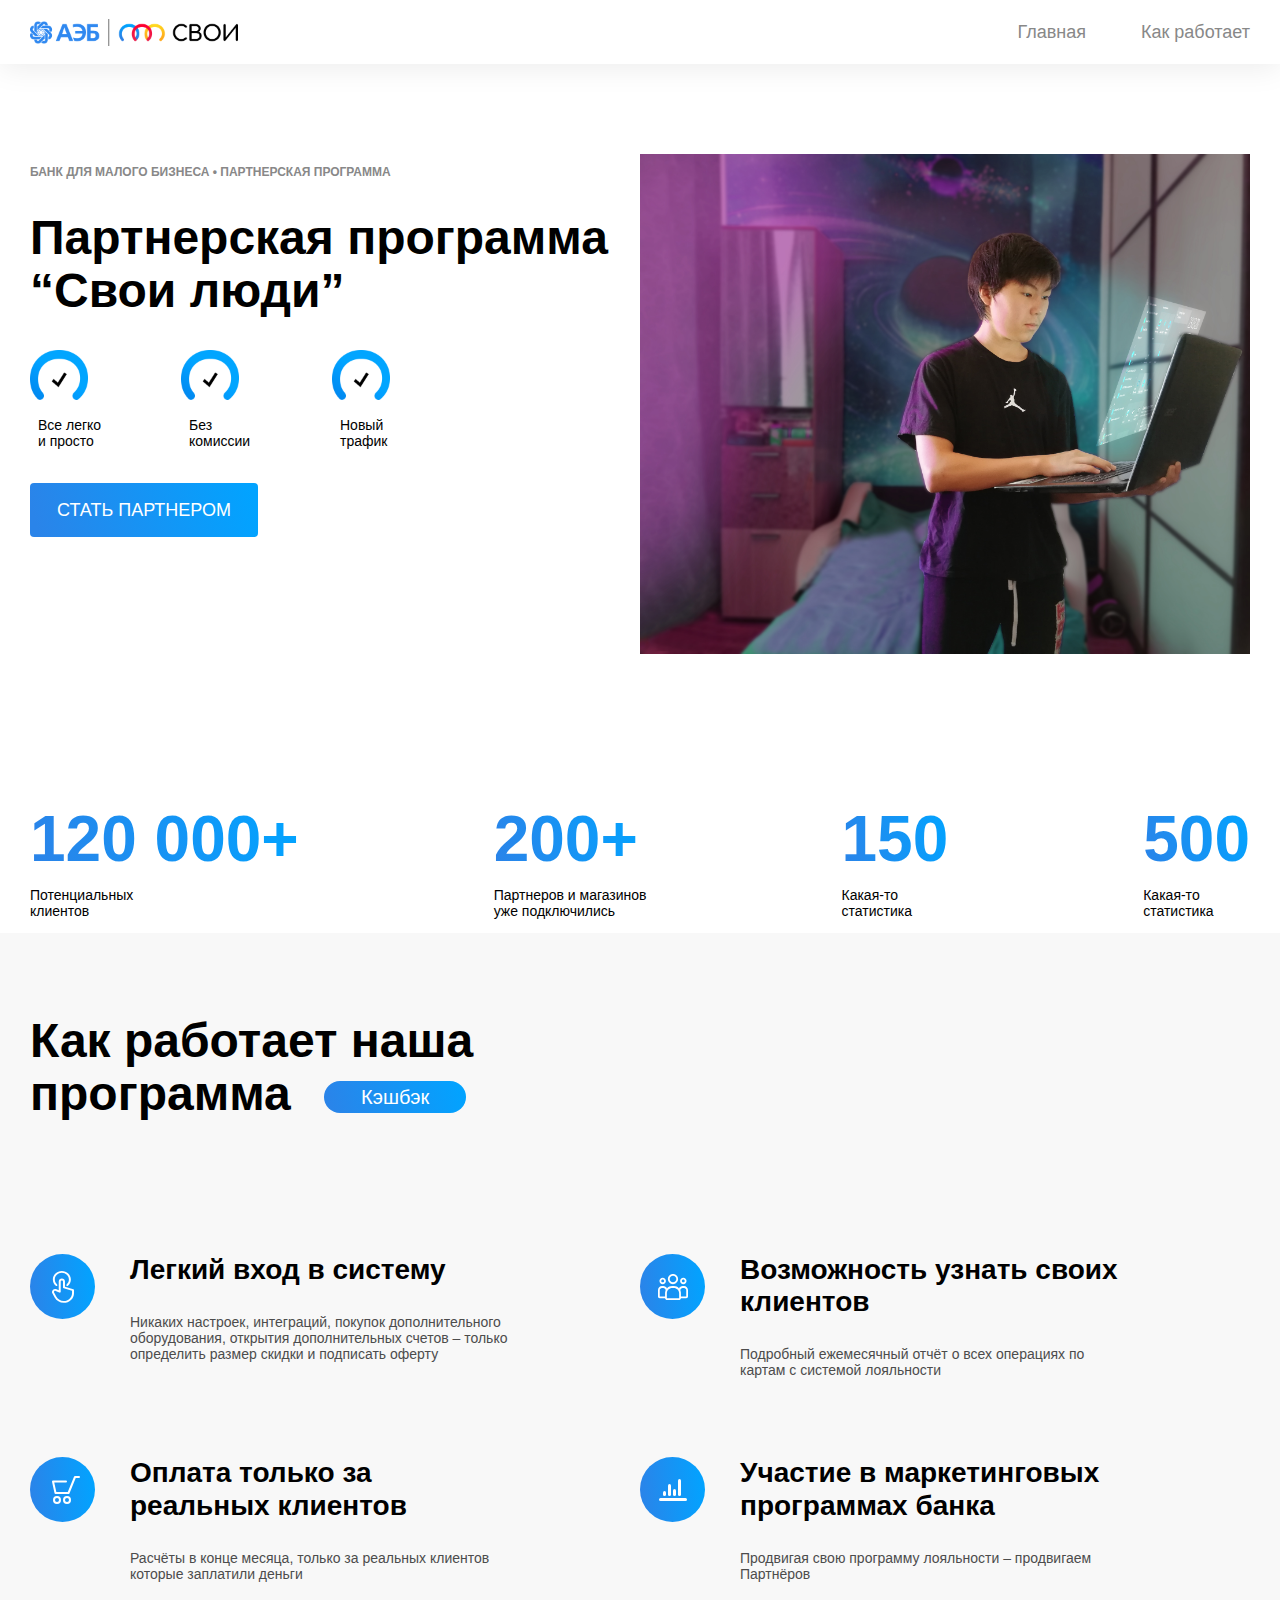
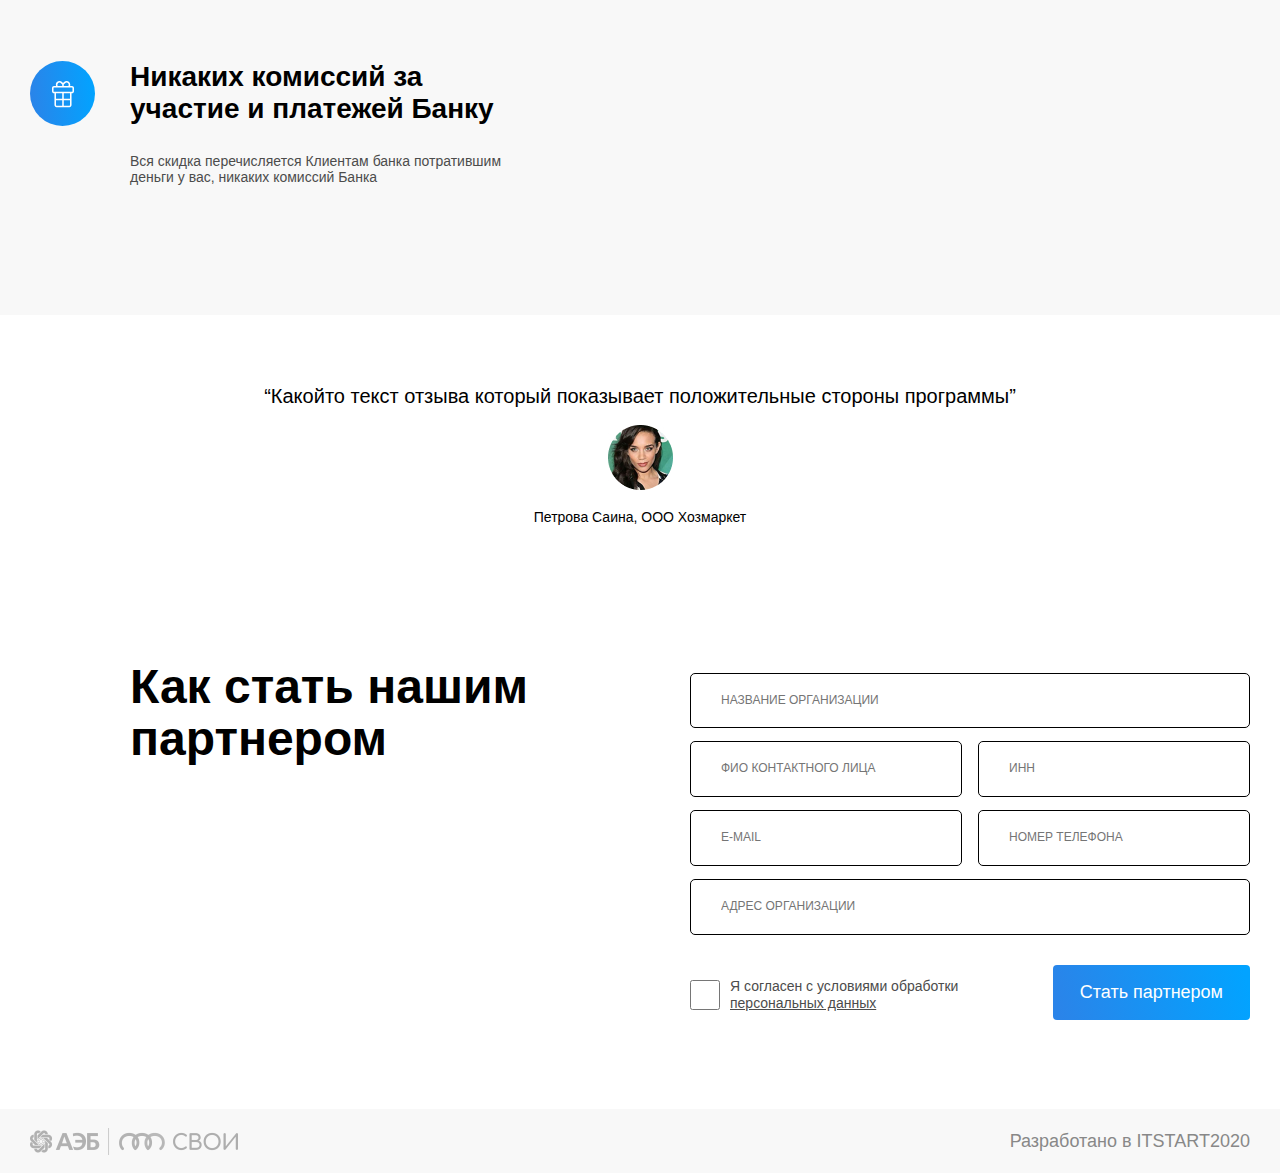
==== index.html @ cefdbf90 "Add files via upload" ====
<!DOCTYPE html>
<html lang="ru">
	<head>
		<title>АЭБ Свои - проект</title>
		<meta charset="utf-8">
		<meta name="viewport" content="width=device-width, initial-scale=0.9">
		<!-- <link href="https://fonts.googleapis.com/css2?family=Roboto&display=swap" rel="stylesheet">	 -->
		<link href="style.css" rel="stylesheet" />	
		
	</head>
	<body>
		<div class="header">
			<div class="wrapper">
				<img src="logo.png" height="27" />
				<div class="menu">
					<a href="#">Главная</a>
					<a href="#how-works">Как работает</a>
				</div>
			</div>
		</div>
		<div class="block-top">
			<div class="wrapper">
				<div class="left">
					<h3>Банк для малого бизнеса &bullet; Партнерская программа</h3>
					<h1>Партнерская программа <br />“Свои люди”</h1>
					<div class="icons">
						<div class="item">
							<img src="icon1.png" height="50" /><br />
							Все легко <br />и просто
						</div>
						<div class="item">
							<img src="icon1.png" height="50" /><br />
							Без <br />комиссии
						</div>
						<div class="item">
							<img src="icon1.png" height="50" /><br />
							Новый <br />трафик
						</div>
					</div>
					<a href="#be-partner" class="button">СТАТЬ ПАРТНЕРОМ</a>
					
				</div>
				<div class="right" style="background:url(laptev3.jpg); background-size:cover;">
					
				</div>
			</div>
		</div>
		<div class="stats">
			<div class="wrapper">
				<div class="item">
					<h1>120 000+</h1>
					<p>Потенциальных <br />клиентов</p>
				</div>
				<div class="item">
					<h1>200+</h1>
					<p>Партнеров и магазинов <br />уже подключились</p>
				</div>
				<div class="item">
					<h1>150</h1>
					<p>Какая-то <br />статистика</p>
				</div>
				<div class="item">
					<h1>500</h1>
					<p>Какая-то <br />статистика</p>
				</div>
			</div>
		</div>
		<div class="howto" id = "how-works">
			<div class="wrapper">
				<h1>Как работает наша <br />программа <span class="inline-button">Кэшбэк</span></h1>
				<div class="items">
					<div class="item">		
						<svg width="65" height="65" viewBox="0 0 65 65" fill="none" xmlns="http://www.w3.org/2000/svg">
						<circle cx="32.5" cy="32.5" r="32.5" fill="url(#paint0_linear)"/>
						<path d="M25.7678 31.8046C26.1695 32.153 26.7936 32.1277 27.1621 31.7479C27.5306 31.3681 27.5037 30.7779 27.1021 30.4294C25.652 29.1712 24.8203 27.3829 24.8203 25.523C24.8203 21.8525 27.9781 18.8663 31.8595 18.8663C35.741 18.8663 38.8987 21.8525 38.8987 25.523C38.8987 27.383 38.067 29.1713 36.6167 30.4296C36.2151 30.778 36.1882 31.3684 36.5566 31.7481C36.9235 32.1262 37.5475 32.1549 37.9509 31.8049C39.8075 30.1942 40.8724 27.9045 40.8724 25.5231C40.8724 20.8234 36.8292 17 31.8595 17C26.8898 17 22.8467 20.8234 22.8467 25.5231C22.8467 27.9044 23.9114 30.194 25.7678 31.8046Z" fill="white"/>
						<path d="M43.3178 35.288L34.9819 32.7301V27.5419C34.9819 25.9142 33.5815 24.5898 31.8602 24.5898C30.1389 24.5898 28.7384 25.9142 28.7384 27.5419V36.2599L26.5067 35.2602C25.1756 34.664 23.5561 35.0314 22.656 36.1338C21.9126 37.0443 21.7902 38.2944 22.3443 39.3186L24.651 43.5818C26.4007 46.8156 29.919 48.8527 33.7637 48.8527C39.408 48.8527 44 44.5102 44 39.1725V36.1756C44.0001 35.7712 43.7246 35.4128 43.3178 35.288ZM42.0265 39.1725C42.0265 43.4811 38.3198 46.9863 33.7637 46.9863C30.6465 46.9863 27.8279 45.356 26.4079 42.7317L24.1012 38.4684C23.8935 38.0845 23.9394 37.6158 24.2181 37.2744C24.5556 36.8611 25.1628 36.7234 25.6617 36.947L29.3028 38.5779C29.6085 38.7149 29.9671 38.6942 30.2529 38.5231C30.5388 38.352 30.7121 38.0545 30.7121 37.7346V27.5419C30.7121 26.9433 31.2271 26.4562 31.8602 26.4562C32.4932 26.4562 33.0083 26.9433 33.0083 27.5419V33.4084C33.0083 33.8128 33.2837 34.1712 33.6906 34.2961L42.0265 36.8539V39.1725Z" fill="white"/>
						<defs>
						<linearGradient id="paint0_linear" x1="62.8139" y1="5.41665" x2="-1.3172" y2="10.0124" gradientUnits="userSpaceOnUse">
						<stop stop-color="#02A3FF"/>
						<stop offset="1" stop-color="#2A84E9"/>
						</linearGradient>
						</defs>
						</svg>
						
						<h3>Легкий вход в систему</h3>
						<p>Никаких настроек, интеграций, покупок дополнительного оборудования, открытия дополнительных счетов – только определить размер скидки и подписать оферту</p>
					</div>
					<div class="item">
						<svg width="65" height="65" viewBox="0 0 65 65" fill="none" xmlns="http://www.w3.org/2000/svg">
						<circle cx="32.5" cy="32.5" r="32.5" fill="url(#paint0_linear)"/>
						<g clip-path="url(#clip0)">
						<path d="M33 30.1289C35.8109 30.1289 38.0977 27.8421 38.0977 25.0312C38.0977 22.2204 35.8109 19.9336 33 19.9336C30.1891 19.9336 27.9023 22.2204 27.9023 25.0312C27.9023 27.8421 30.1891 30.1289 33 30.1289ZM33 21.6914C34.8416 21.6914 36.3398 23.1896 36.3398 25.0312C36.3398 26.8729 34.8416 28.3711 33 28.3711C31.1584 28.3711 29.6602 26.8729 29.6602 25.0312C29.6602 23.1896 31.1584 21.6914 33 21.6914Z" fill="white"/>
						<path d="M43.3125 30.1289C45.0895 30.1289 46.5352 28.6832 46.5352 26.9062C46.5352 25.1293 45.0895 23.6836 43.3125 23.6836C41.5355 23.6836 40.0898 25.1293 40.0898 26.9062C40.0898 28.6832 41.5355 30.1289 43.3125 30.1289ZM43.3125 25.4414C44.1202 25.4414 44.7773 26.0985 44.7773 26.9062C44.7773 27.714 44.1202 28.3711 43.3125 28.3711C42.5048 28.3711 41.8477 27.714 41.8477 26.9062C41.8477 26.0985 42.5048 25.4414 43.3125 25.4414Z" fill="white"/>
						<path d="M44.0215 32.1211H42.6621C41.0602 32.1211 39.6774 33.0675 39.0473 34.4269C37.75 33.0107 35.8865 32.1211 33.8191 32.1211H32.181C30.1136 32.1211 28.2501 33.0107 26.9528 34.4269C26.3226 33.0675 24.9398 32.1211 23.3379 32.1211H21.9785C19.7848 32.1211 18 33.8951 18 36.0756V42.4746C18 43.4213 18.7731 44.1914 19.7234 44.1914H25.098C25.1881 45.2402 26.0701 46.0664 27.1419 46.0664H38.8581C39.9299 46.0664 40.8119 45.2402 40.9021 44.1914H46.2153C47.1994 44.1914 48.0001 43.3939 48.0001 42.4137V36.0756C48 33.8951 46.2152 32.1211 44.0215 32.1211ZM19.7578 36.0756C19.7578 34.8643 20.754 33.8789 21.9785 33.8789H23.3379C24.5624 33.8789 25.5586 34.8643 25.5586 36.0756V36.6774C24.9676 38.2163 25.0898 39.1386 25.0898 42.4336H19.7578V36.0756ZM39.1523 44.0144C39.1523 44.1766 39.0204 44.3086 38.8581 44.3086H27.1419C26.9796 44.3086 26.8477 44.1766 26.8477 44.0144V39.2122C26.8477 36.2714 29.2402 33.8789 32.1809 33.8789H33.819C36.7598 33.8789 39.1523 36.2714 39.1523 39.2122V44.0144ZM46.2422 42.4137C46.2422 42.444 46.5698 42.4336 40.9102 42.4336C40.9102 39.1142 41.0315 38.2138 40.4414 36.6774V36.0756C40.4414 34.8643 41.4376 33.8789 42.6621 33.8789H44.0215C45.246 33.8789 46.2422 34.8643 46.2422 36.0756V42.4137Z" fill="white"/>
						<path d="M22.6875 30.1289C24.4645 30.1289 25.9102 28.6832 25.9102 26.9062C25.9102 25.1293 24.4645 23.6836 22.6875 23.6836C20.9105 23.6836 19.4648 25.1293 19.4648 26.9062C19.4648 28.6832 20.9105 30.1289 22.6875 30.1289ZM22.6875 25.4414C23.4952 25.4414 24.1523 26.0985 24.1523 26.9062C24.1523 27.714 23.4952 28.3711 22.6875 28.3711C21.8798 28.3711 21.2227 27.714 21.2227 26.9062C21.2227 26.0985 21.8798 25.4414 22.6875 25.4414Z" fill="white"/>
						</g>
						<defs>
						<linearGradient id="paint0_linear" x1="62.8139" y1="5.41665" x2="-1.3172" y2="10.0124" gradientUnits="userSpaceOnUse">
						<stop stop-color="#02A3FF"/>
						<stop offset="1" stop-color="#2A84E9"/>
						</linearGradient>
						<clipPath id="clip0">
						<rect width="30" height="30" fill="white" transform="translate(18 18)"/>
						</clipPath>
						</defs>
						</svg>

						<h3>Возможность узнать своих клиентов</h3>
						<p>Подробный ежемесячный отчёт о всех операциях по картам с системой лояльности</p>
					</div>
					<div class="item">
						<svg width="65" height="65" viewBox="0 0 65 65" fill="none" xmlns="http://www.w3.org/2000/svg">
						<circle cx="32.5" cy="32.5" r="32.5" fill="url(#paint0_linear)"/>
						<path d="M36 24.5H23L25.5 36H38.5L45 20H49" stroke="white" stroke-width="2" stroke-linecap="round" stroke-linejoin="round"/>
						<circle cx="27" cy="43" r="3" stroke="white" stroke-width="2"/>
						<circle cx="37" cy="43" r="3" stroke="white" stroke-width="2"/>
						<defs>
						<linearGradient id="paint0_linear" x1="62.8139" y1="5.41665" x2="-1.3172" y2="10.0124" gradientUnits="userSpaceOnUse">
						<stop stop-color="#02A3FF"/>
						<stop offset="1" stop-color="#2A84E9"/>
						</linearGradient>
						</defs>
						</svg>

						<h3>Оплата только за реальных клиентов</h3>
						<p>Расчёты в конце месяца, только за реальных клиентов которые заплатили деньги</p>
					</div>
					<div class="item">
						<svg width="65" height="65" viewBox="0 0 65 65" fill="none" xmlns="http://www.w3.org/2000/svg">
						<circle cx="32.5" cy="32.5" r="32.5" fill="url(#paint0_linear)"/>
						<line x1="20.5" y1="42.5" x2="45.5" y2="42.5" stroke="white" stroke-width="3" stroke-linecap="round"/>
						<line x1="24.5" y1="37.5" x2="24.5" y2="35.5" stroke="white" stroke-width="3" stroke-linecap="round"/>
						<line x1="39.5" y1="37.5" x2="39.5" y2="23.5" stroke="white" stroke-width="3" stroke-linecap="round"/>
						<line x1="34.5" y1="37.5" x2="34.5" y2="33.5" stroke="white" stroke-width="3" stroke-linecap="round"/>
						<line x1="29.5" y1="37.5" x2="29.5" y2="28.5" stroke="white" stroke-width="3" stroke-linecap="round"/>
						<defs>
						<linearGradient id="paint0_linear" x1="62.8139" y1="5.41665" x2="-1.3172" y2="10.0124" gradientUnits="userSpaceOnUse">
						<stop stop-color="#02A3FF"/>
						<stop offset="1" stop-color="#2A84E9"/>
						</linearGradient>
						</defs>
						</svg>

						<h3>Участие в маркетинговых программах банка</h3>
						<p>Продвигая свою программу лояльности – продвигаем Партнёров</p>
					</div>
					<div class="item">
						<svg width="65" height="65" viewBox="0 0 65 65" fill="none" xmlns="http://www.w3.org/2000/svg">
						<circle cx="32.5" cy="32.5" r="32.5" fill="url(#paint0_linear)"/>
						<path d="M42.009 24.9636H40.0234C40.1806 24.5437 40.2651 24.0924 40.2651 23.6334C40.2651 20.3843 36.3314 18.7972 34.0621 21.0664L33.024 22.1111C32.0159 21.0049 32.0878 21.0833 32.0692 21.0647C30.6497 19.6452 28.3515 19.645 26.9318 21.0647C25.879 22.1175 25.6167 23.666 26.1023 24.9636H23.991C22.8931 24.9636 22 25.8989 22 27.0487V30.1435C22 31.2933 22.8931 32.2286 23.991 32.2286H24.4558V44.1135C24.4558 45.2618 25.39 46.196 26.5382 46.196H39.4618C40.61 46.196 41.5442 45.2618 41.5442 44.1135V32.2287H42.009C43.1069 32.2287 44 31.2934 44 30.1436V27.0488C44 25.899 43.1069 24.9636 42.009 24.9636ZM35.1492 22.15C35.969 21.3302 37.296 21.3301 38.1159 22.15C38.9017 22.9358 38.9039 24.149 38.292 24.9636H33.7674V23.5406L35.1492 22.15ZM28.0171 22.1501C28.8244 21.3428 30.1436 21.3225 30.9722 22.1385L32.2326 23.5214V24.9637H27.8391C27.2048 24.1347 27.2638 22.9033 28.0171 22.1501ZM25.9907 32.2287H32.2326V37.6519H25.9907V32.2287ZM25.9907 44.1136V39.1868H32.2326V44.6612H26.5382C26.2363 44.6612 25.9907 44.4156 25.9907 44.1136ZM39.4618 44.6612H33.7674V39.1868H40.0093V44.1136C40.0093 44.4156 39.7637 44.6612 39.4618 44.6612ZM40.0093 37.6519H33.7674V32.2287H40.0093V37.6519ZM42.4651 30.1436C42.4651 30.447 42.2605 30.6938 42.009 30.6938C41.2762 30.6938 24.5443 30.6938 23.991 30.6938C23.7395 30.6938 23.5349 30.447 23.5349 30.1436V27.0488C23.5349 26.7454 23.7395 26.4985 23.991 26.4985H42.009C42.2605 26.4985 42.4651 26.7454 42.4651 27.0488V30.1436Z" fill="white"/>
						<defs>
						<linearGradient id="paint0_linear" x1="62.8139" y1="5.41665" x2="-1.3172" y2="10.0124" gradientUnits="userSpaceOnUse">
						<stop stop-color="#02A3FF"/>
						<stop offset="1" stop-color="#2A84E9"/>
						</linearGradient>
						</defs>
						</svg>

						<h3>Никаких комиссий за участие и платежей Банку</h3>
						<p>Вся скидка перечисляется Клиентам банка потратившим деньги у вас, никаких комиссий Банка</p>
					</div>
				</div>
			</div>
		</div>
		
		<div class="mnenia">
			<div class="wrapper">
				<article>“Какойто текст отзыва который показывает положительные стороны программы”</article>
				<img src="person1.jpg" height="65" /><br />
				<p>Петрова Саина, ООО Хозмаркет</p>
			</div>
		</div>
		
		<div class="feedback" id = "be-partner">
			<div class="wrapper">
				<div class="left">
					<h1>Как стать нашим партнером</h1>	
				</div>
				<div class="right">
					<form name="rightform" method="get" action="">
						<input type="text" name="val1" placeholder="Название организации" class="big" />
						<input type="text" name="val2" placeholder="Фио контактного лица" />
						<input type="text" name="val3" placeholder="ИНН" pattern="[0-9]{12}" />
						<input type="email" name="val4" placeholder="E-mail" />
						<input type="tel" name="val5" placeholder="Номер телефона" pattern="[0-9]{6,11}" />
						<input type="text" name="val6" placeholder="Адрес организации" class="big" />
						<label class="checkbox"><input type="checkbox" placeholder="val7" id="val7"/><span>Я согласен с условиями обработки <a href="#" onclick="openModal()">персональных данных</a><span></label>
						<input type="submit" value="Стать партнером" class="button" />
					</form>
				</div>
			</div>
		</div>
		
		
		
		<div class="footer">
			<div class="wrapper">
				<img src="logo2.png" height="27" />
				<p>Разработано в ITSTART2020</p>
			</div>
		</div>
		
		
		<div id="modalWindow" style="display:none;" onclick="closeModal()">
			<div class="item">
				<h1>GitHub Terms of Service</h1>
				<p>Thank you for using GitHub! We're happy you're here. Please read this Terms of Service agreement carefully before accessing or using GitHub. Because it is such an important contract between us and our users, we have tried to make it as clear as possible. For your convenience, we have presented these terms in a short non-binding summary followed by the full legal terms.</p>
				<p>Short version: We use these basic terms throughout the agreement, and they have specific meanings. You should know what we mean when we use each of the terms. There's not going to be a test on it, but it's still useful information.</p>
			</div>
		</div>

		<script type="text/javascript">
			
			function openModal() {
				var elem = document.getElementById('modalWindow');
				elem.style.display = 'block';
			}
			function closeModal() {
				var elem = document.getElementById('modalWindow');
				elem.style.display = 'none';
			}
		</script>
	</body>
</html>
---- style.css ----
/*! normalize.css v8.0.1 | MIT License | github.com/necolas/normalize.css */html{line-height:1.15;-webkit-text-size-adjust:100%}body{margin:0}main{display:block}h1{font-size:2em;margin:.67em 0}hr{box-sizing:content-box;height:0;overflow:visible}pre{font-family:monospace,monospace;font-size:1em}a{background-color:transparent}abbr[title]{border-bottom:none;text-decoration:underline;text-decoration:underline dotted}b,strong{font-weight:bolder}code,kbd,samp{font-family:monospace,monospace;font-size:1em}small{font-size:80%}sub,sup{font-size:75%;line-height:0;position:relative;vertical-align:baseline}sub{bottom:-.25em}sup{top:-.5em}img{border-style:none}button,input,optgroup,select,textarea{font-family:inherit;font-size:100%;line-height:1.15;margin:0}button,input{overflow:visible}button,select{text-transform:none}[type=button],[type=reset],[type=submit],button{-webkit-appearance:button}[type=button]::-moz-focus-inner,[type=reset]::-moz-focus-inner,[type=submit]::-moz-focus-inner,button::-moz-focus-inner{border-style:none;padding:0}[type=button]:-moz-focusring,[type=reset]:-moz-focusring,[type=submit]:-moz-focusring,button:-moz-focusring{outline:1px dotted ButtonText}fieldset{padding:.35em .75em .625em}legend{box-sizing:border-box;color:inherit;display:table;max-width:100%;padding:0;white-space:normal}progress{vertical-align:baseline}textarea{overflow:auto}[type=checkbox],[type=radio]{box-sizing:border-box;padding:0}[type=number]::-webkit-inner-spin-button,[type=number]::-webkit-outer-spin-button{height:auto}[type=search]{-webkit-appearance:textfield;outline-offset:-2px}[type=search]::-webkit-search-decoration{-webkit-appearance:none}::-webkit-file-upload-button{-webkit-appearance:button;font:inherit}details{display:block}summary{display:list-item}template{display:none}[hidden]{display:none}

body {
	color:#4C4C4C;
	font-family:Roboto, Arial, sans-serif;
	position:relative;
}

html{
	scroll-behavior: smooth;
}

button, .button {
	background: linear-gradient(255.09deg, #02A3FF 3.7%, #2A84E9 96.23%);
	border:0;
	border-radius: 4px;
	padding: 17px 27px;
	margin-bottom:20px;
	color:#fff;
	white-space:nowrap;
	font-size: 18px;
	text-decoration:none;
}
button:hover, .button:hover {
	cursor:pointer;
	background: linear-gradient(255.09deg, #06D6A0 3.7%, #05BC8C 96.23%);
}
h1 {
	font-size: 48px;
	line-height: 110%;
	color: #000000;
}

.inline-button {
	font-size: 20px;
	padding:5px 37px;
	background: linear-gradient(254.31deg, #02A3FF 3.7%, #2A84E9 96.23%);
	border-radius: 160px;
	color: #FFFFFF;
	font-weight:normal;
	vertical-align: middle;
	margin-left: 20px;
}



.wrapper {
	max-width:1280px;
	margin:0 auto;
}

.header, .block-top, .footer, .stats, .howto, .feedback, .mnenia {
	padding:0 30px;
}

.header {
	height:64px;
	line-height:64px;
	box-shadow:0 4px 30px rgba(0, 0, 0, 0.08);
}
.header img {vertical-align:middle;}

.header .menu {
	float:right;
	font-size: 18px;
}
.header .menu a {
	text-decoration: none;
	margin-left:50px;
	color: #888888;	
}

@media screen and (max-width: 800px) {
	.header, .block-top, .footer, .stats, .howto, .feedback, .mnenia {
		padding:0 40px;
	}
}

@media screen and (max-width: 800px) {
		.header {
			line-height:35px;
			height: 35px;
		} 
		.header img {
			height: 13px;
		}
		.header .menu a{
			font-size: 11px;
			margin-left: 20px;
		}
	}



.block-top {
	margin-top:90px;
}
	.block-top .wrapper {
		display:flex;
		justify-content:center;
		width:100%;
	}
	.block-top .left {
		width:50%;
	}
	.block-top .right {
		width:50%; height:500px;
	}
	
	.block-top h3 {
		font-size:12px;
		text-transform:uppercase;
		color: #888888;
	}
	
	.block-top .icons {height:150px;}
	
	.block-top .icons .item {
		width:100px;
		float:left;
		margin-right:43px;
		margin-left:8px;
		color:#000000;
		font-size: 14px;
		line-height: 110%;
	}
	.block-top .icons .item:last-child {
		margin-right:0;
	}
	.block-top .icons .item img {
		margin-bottom:15px;
		margin-left:-8px;
	}
	
	
@media screen and (max-width: 800px) {
	.block-top h3 {
		font-size:7px;
		text-transform:uppercase;
		color: #888888;
	}
	.block-top h1 {
		margin-top: 8px;
		font-size:24px;
		margin-bottom: 20px;
	}
	.block-top{
		margin-top: 25px;
	}

	.block-top .icons{
		height: 105px;
	}

	.block-top .icons .item {
		font-size: 10px;
		margin-right:0px;
		width: 85px;
		margin-left:4px;
	}
	.block-top .icons .item img {
		height: 30px;
		margin-left: 0px;
		margin-bottom: 10px;
	}
	.block-top .left .button{
		margin-top: 20px;
		padding: 10px 16px;
		font-size: 10px;
	}
}

	
.stats {
	margin-top:150px;
}
	.stats .wrapper {
		display: flex;
		flex-wrap: wrap;
		justify-content:space-between;
	}
	.stats h1 {
		font-size: 64px;
		line-height: 110%;
		font-weight: 600;
		margin:0;
		
		color:#02A3FF;
		background-color:#02A3FF;
		background-image: linear-gradient(253.2deg, #02A3FF 3.7%, #2A84E9 96.23%);
		background-size: 100%;
		background-repeat: repeat;
		-webkit-background-clip: text;
		-webkit-text-fill-color: transparent; 
	}
	.stats p {
		color: #000000;
		font-size: 14px;
		line-height: 110%;
	}
	
	@media screen and (max-width: 900px) {
		.stats h1 {
			font-size: 45px;
		}
	}
	@media screen and (max-width: 800px) {
		.stats {
			margin-top: 70px;
		}
		.stats h1 {
			font-size: 36px;
		}
		.stats .item:nth-child(odd) {
			width:65%;
		}
		.stats .item:nth-child(even) {
			width:35%;
		}
		.stats .item p {
			font-size: 9px;
			margin-top: 8px;
		}
		.stats .item {margin-bottom:35px;}
	}
	
	
.howto {
	background-color:#F8F8F8;	
}
	.howto .wrapper {
		padding-top:50px;
		padding-bottom:50px;
	}
	.howto .items {
		display:flex;
		flex-wrap: wrap;
		margin-top:130px;
	}
	
	.howto .items .item {
		width:50%;
		position:relative;
		margin-bottom:65px;
	}
	
	
	.howto .items .item img, .howto .items .item svg {
			position:absolute;
			left:0; top:0;
			width:65px;
		}
		.howto .items .item h3,
		.howto .items .item p {
			margin-left:100px;
			margin-right:130px;
			margin-top:0;
		}
		.howto .items .item h3 {
			font-weight: bold;
			font-size: 28px;
			color:#000;
		}
		.howto .items .item p {
			font-size:14px;
		}

	@media screen and (max-width: 800px) {
		.howto .wrapper {
			padding: 20px 0;
		}
		.howto .wrapper h1 {
			font-size: 26px;
		}
		.howto .items {
			margin-top: 40px;
			display:block;
		} 
		.howto .items .item {
			width:100%;
			margin-bottom: 45px;
		}
		.inline-button{
			margin-left: 8px;
			font-size: 13px;
			padding: 4px 20px;
		}
		.howto .items .item img, .howto .items .item svg {
			position:absolute;
			left:0; top:0;
			width:40px;
			height:40px;
		}
		.howto .items .item h3,
		.howto .items .item p {
			margin-left:60px;
			margin-right:75px;
			margin-top:0;
			margin-bottom:10px;
		}
		.howto .items .item h3 {
			font-weight: bold;
			font-size: 18px;
			color:#000;
		}
		.howto .items .item p {
			font-size:10px;
		}
	}

.feedback {}

	.feedback .wrapper {
		display:flex;
		justify-content:center;
		width:100%;
	}
	.feedback .left {
		width:50%; padding-left:100px;
	}
		.feedback .left h1 {
			margin-top:52px;
		}
	.feedback .right {
		width:50%; height:500px;
	}
	
	.feedback form {
		margin-top:64px; 
		flex-wrap: wrap;
		justify-content: space-between;
		display: flex;
		width: 100%;
	}
		.feedback input:not(.button) {
			border: 1px solid #000000;
			border-radius: 5px;		
			font-size: 12px;
			color: #888888;
			padding:20px 30px;
			text-transform:uppercase;
			margin-bottom:13px;
			width:calc(50% - 70px);
		}
		.feedback input:hover:not(.button) {
			border: 1px solid #02A3FF;
		}
		.feedback input:focus:not(.button) {
			border: 1px solid #02A3FF;
			outline: #02A3FF auto 1px;
		}
		
		.feedback input.big {width:100%;}

		.feedback .checkbox {
			width:50%;
			margin-left:40px;
			font-size: 14px;
			line-height: 110%;
		}
			.feedback .checkbox input {
				padding-left:0;
				margin-right:10px;
				margin-left:-40px;
				margin-top:2px;
				width:30px; height:30px;
				vertical-align:top;
			}
			.feedback .checkbox span {
				line-height:1.2;
				display:inline-block
			}
			.feedback .checkbox a {
				color:inherit;
			}
			.feedback .checkbox { 
				margin-top:30px;
			}
			.feedback .button {
				margin-top:17px;
			}

	@media screen and (max-width: 800px) {
		.feedback .wrapper {
			display:block;
		}
		.feedback .left {
			width:100%;
			padding-left:0;
		} 
		.feedback .right {
			width:100%;
		}
		.feedback .left h1 {
			margin-top: 0;
			font-size: 32px;
			margin-right: 40%;
			margin-bottom: 0px;
		}
		.feedback form {
			margin-top:32px; 
			flex-wrap: wrap;
			justify-content: space-between;
			display: flex;
			width: 100%;
		}
		.feedback input:not(.button){
			padding: 12px 30px;
			font-size: 9px;
		}
		.feedback .checkbox {
			margin-top: 10px;
			width:50%;
			margin-left:40px;
			font-size: 8px;
			line-height: 110%;
		}
		.feedback .checkbox input {
			width: 18px; height: 18px;
			margin-top: 0px;
		}
		.feedback .right {
			height: 300px;
		}
		.feedback .right .button{
			margin-top: 8px;
			padding: 10px 16px;
			font-size: 10px;
		}
	}

.mnenia {
	text-align:center;
	color:#000000;
	font-size: 20px;
}
.mnenia .wrapper {
	padding-top:70px;
	padding-bottom:70px;
}
	.mnenia img {margin-top:17px;}
	.mnenia p {
		font-size: 14px;
	}
	@media screen and (max-width: 800px) {
		.mnenia p{
			font-size: 10px;
		}
		.mnenia{
			margin: 0 50px;
			font-size: 15px;
		}
		.mnenia img{
			height: 45px;
		}
	}


.footer {
	height:64px;
	line-height:64px;
	background: #F8F8F8;
}
		.footer img {vertical-align:middle;}

		.footer p {
			float: right;
			font-size: 18px;
			color: #888888;
			margin:0;
		}

@media screen and (max-width: 800px) {
		.footer {
			line-height:35px;
			height: 35px;
		} 
		.footer img {
			height: 13px;
		}
		.footer p{
			font-size: 8px;
			margin-top: 2px;
		}
	}




#modalWindow {
	position:fixed;
	top:10%; left:10%;
	width:80%; height:80%;
		
	background:white;
	box-shadow: 0 0 30px rgba(0,0,0,0.5);
	z-index:9999;
	line-height:1.3;
}
#modalWindow:hover {
	cursor:pointer;
}
#modalWindow .item {
	padding:30px;
}

@media screen and (max-width: 800px) {
	.block-top .left {
		width:100%;
	}
	.block-top .right {
		display:none;
	}
	#modalWindow h1{
		font-size: 25px;
	}
	#modalWindow p{
		font-size: 12px;
	}
}
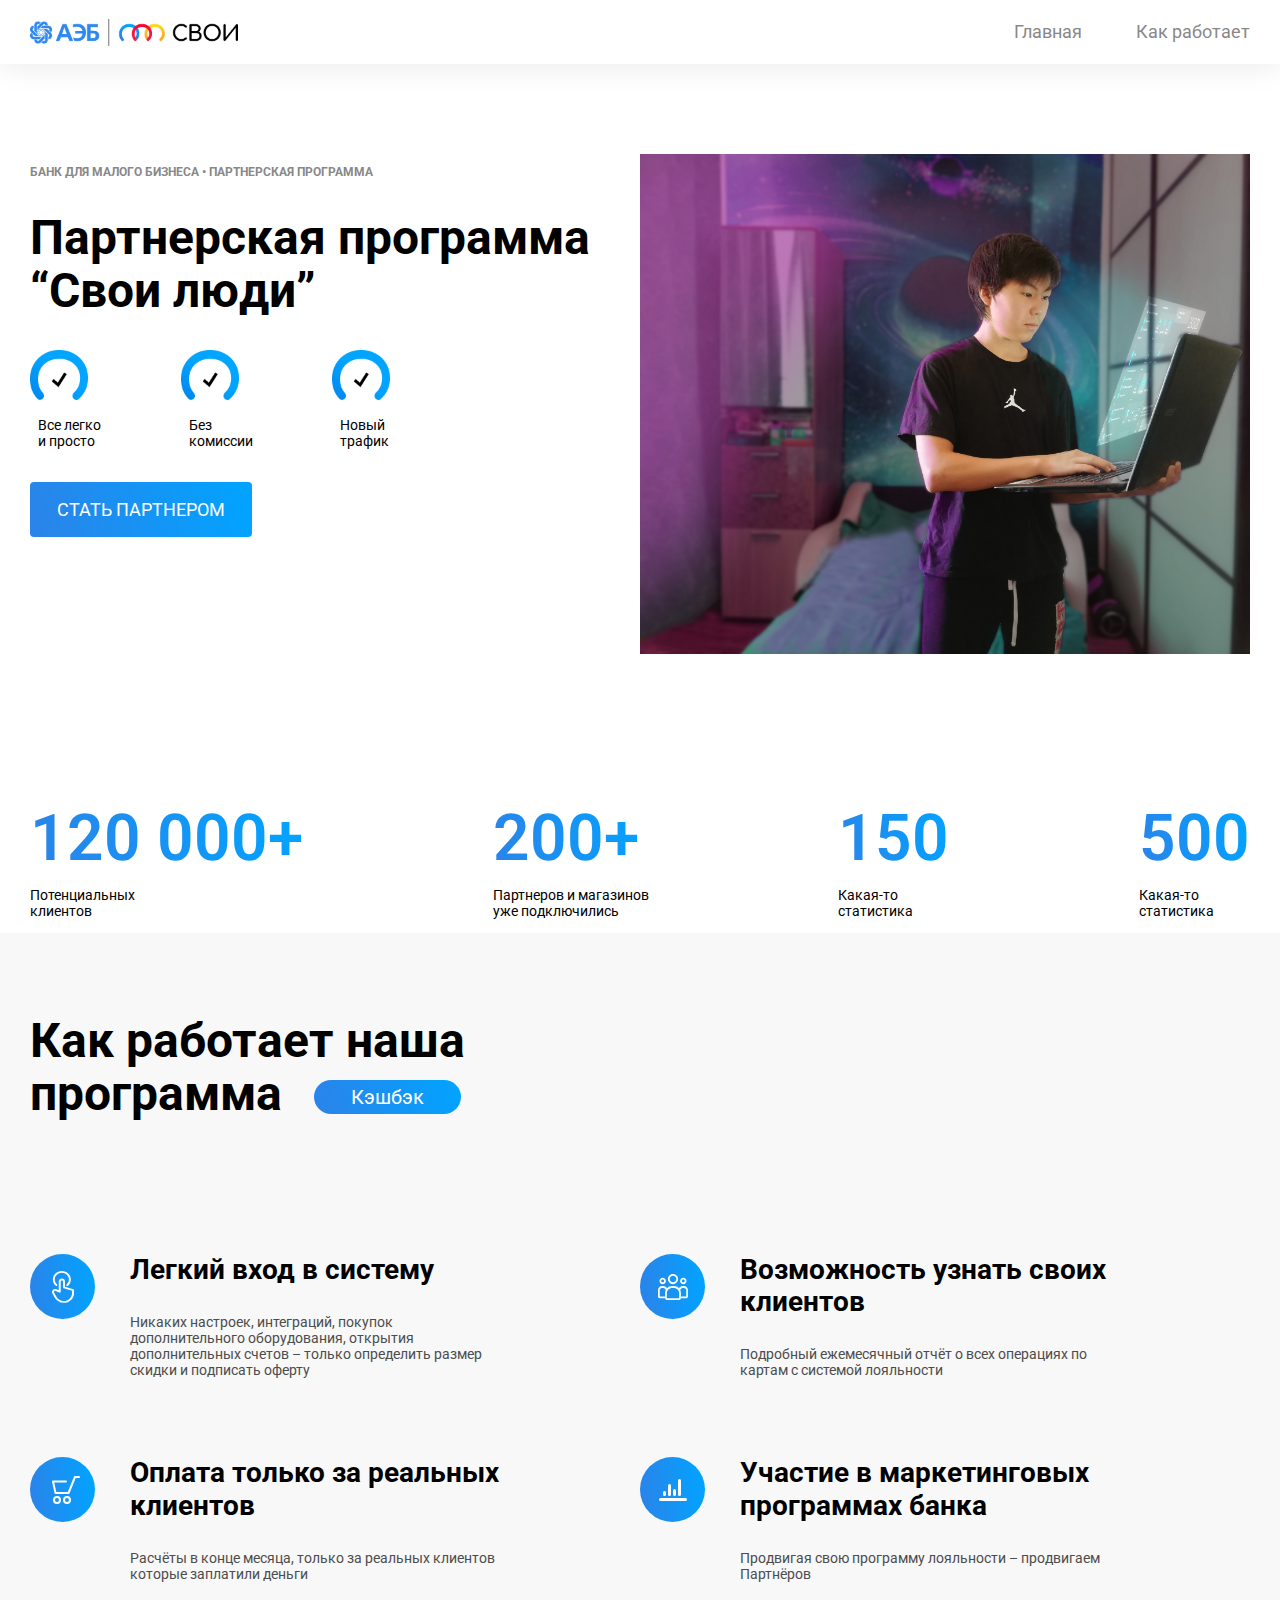
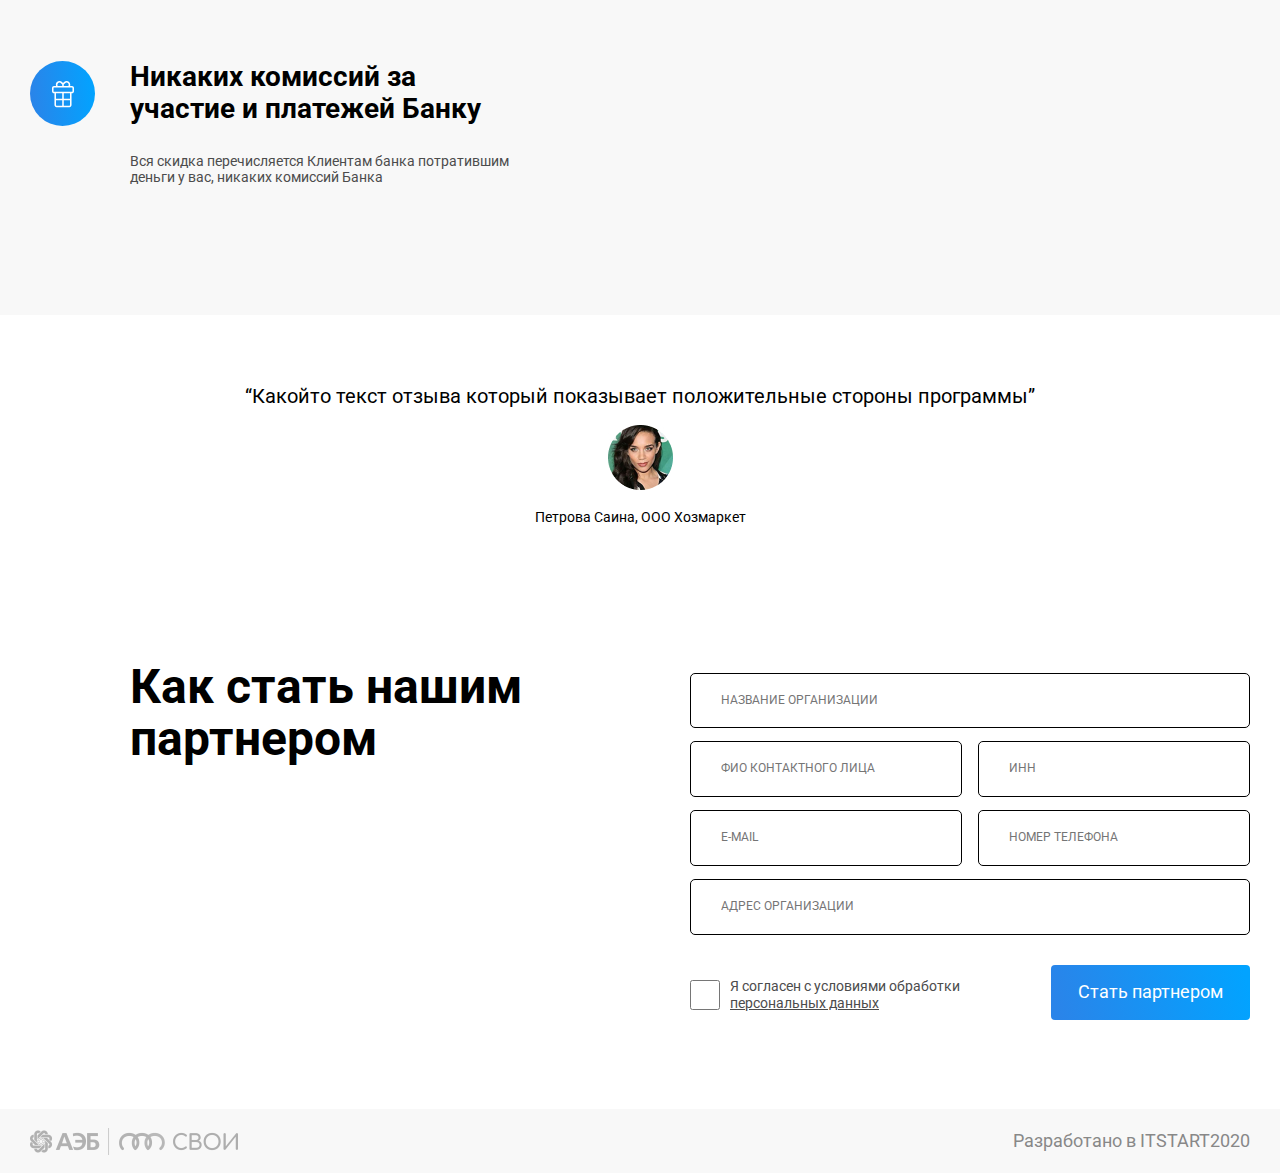
==== commit 8c2d647d: "Update index.html" ====
--- a/index.html
+++ b/index.html
@@ -4,7 +4,7 @@
 		<title>АЭБ Свои - проект</title>
 		<meta charset="utf-8">
 		<meta name="viewport" content="width=device-width, initial-scale=0.9">
-		<!-- <link href="https://fonts.googleapis.com/css2?family=Roboto&display=swap" rel="stylesheet">	 -->
+		<link href="https://fonts.googleapis.com/css2?family=Roboto&display=swap" rel="stylesheet">
 		<link href="style.css" rel="stylesheet" />	
 		
 	</head>
@@ -184,7 +184,7 @@
 						<input type="email" name="val4" placeholder="E-mail" />
 						<input type="tel" name="val5" placeholder="Номер телефона" pattern="[0-9]{6,11}" />
 						<input type="text" name="val6" placeholder="Адрес организации" class="big" />
-						<label class="checkbox"><input type="checkbox" placeholder="val7" id="val7"/><span>Я согласен с условиями обработки <a href="#" onclick="openModal()">персональных данных</a><span></label>
+						<label class="checkbox"><input type="checkbox" placeholder="val7" id="val7"/><span>Я согласен с условиями обработки <a href="javascript:void(0)" onclick="openModal()">персональных данных</a><span></label>
 						<input type="submit" value="Стать партнером" class="button" />
 					</form>
 				</div>
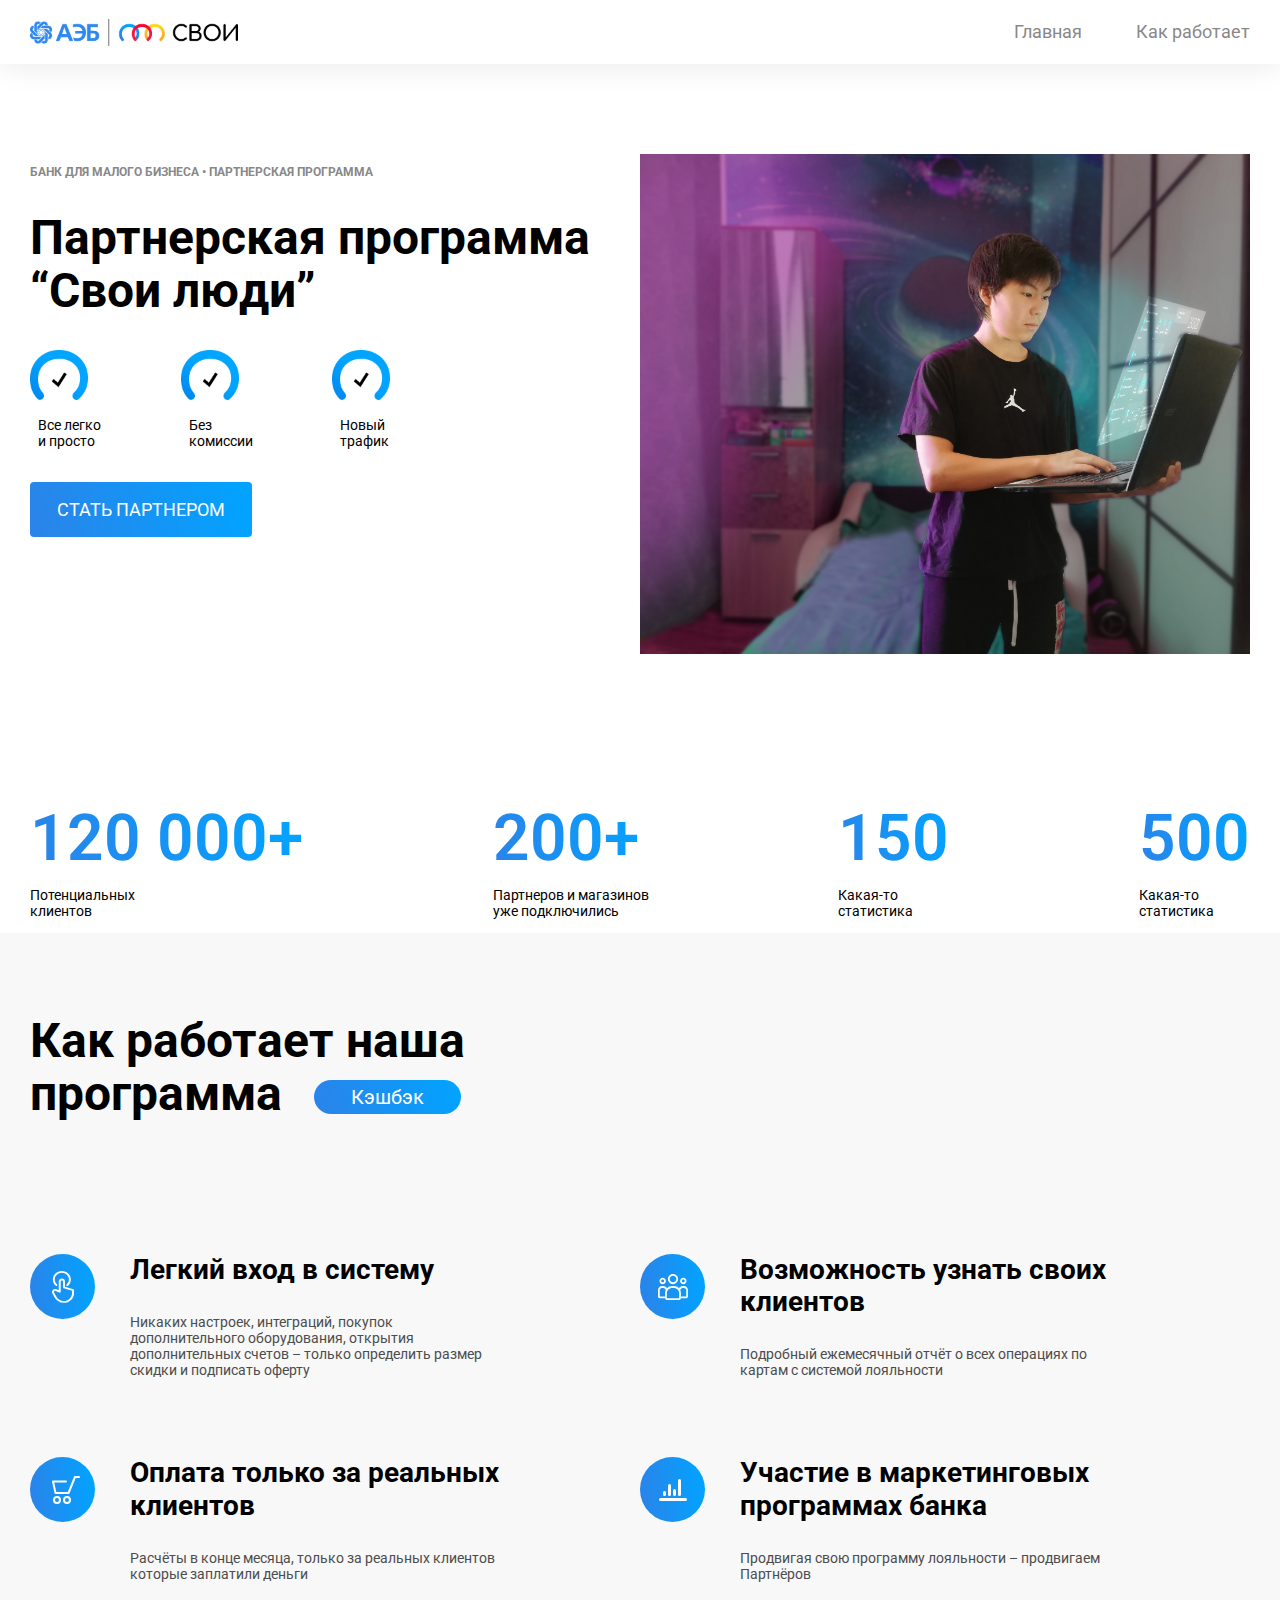
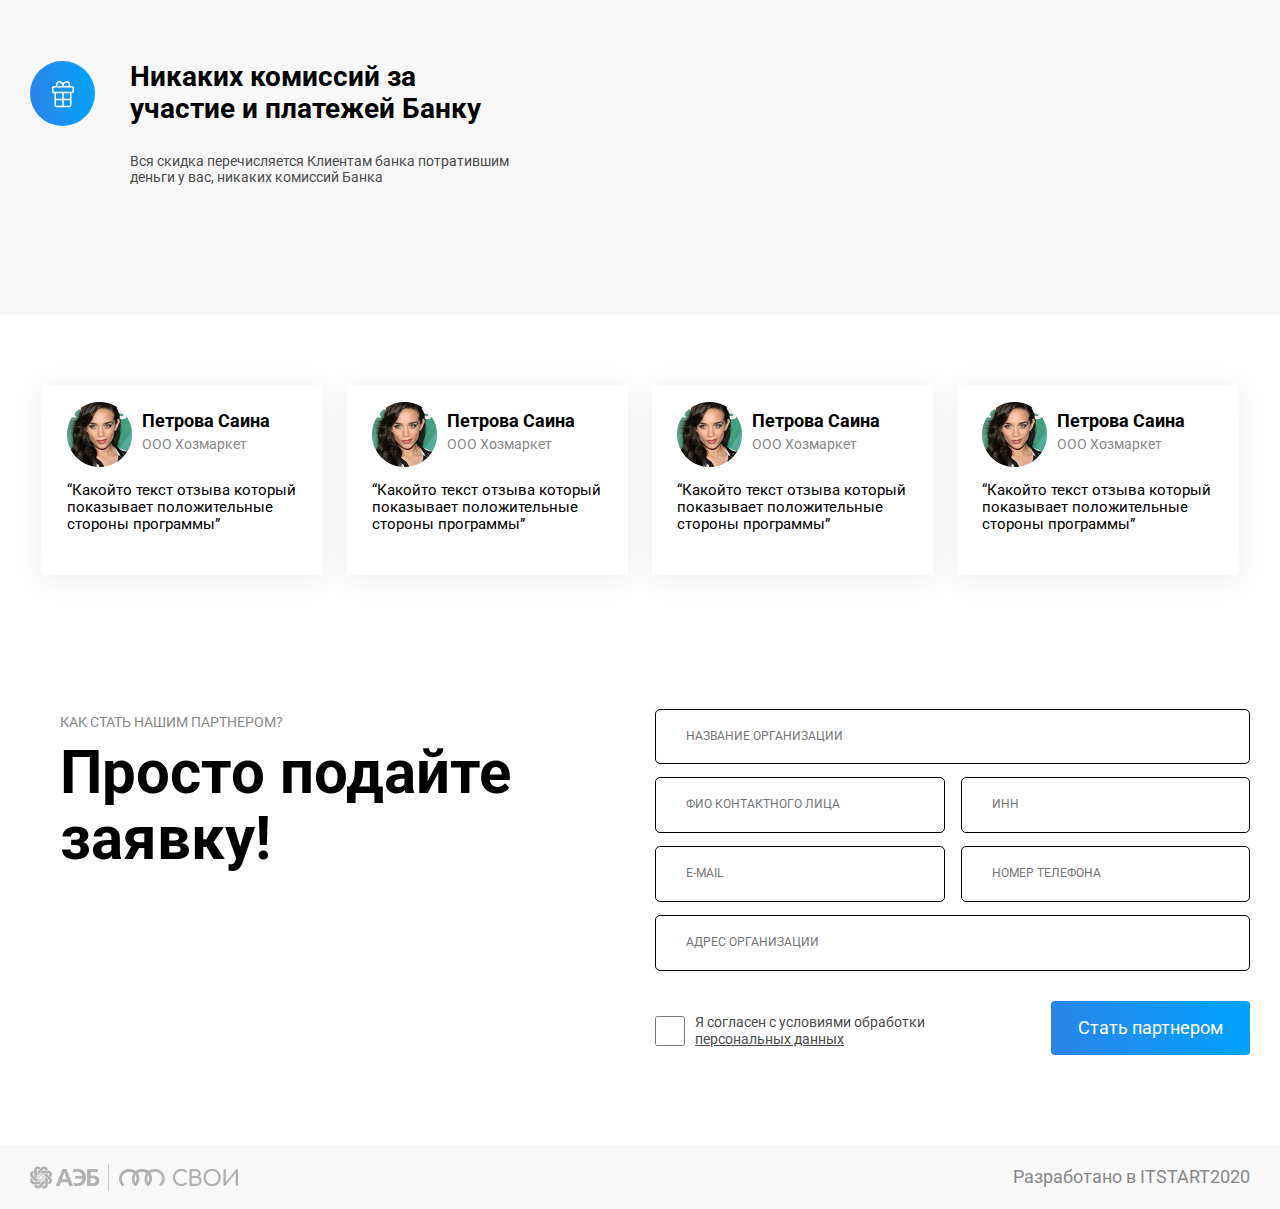
==== commit 4a794e59: "Add files via upload" ====
--- a/index.html
+++ b/index.html
@@ -165,16 +165,54 @@
 		
 		<div class="mnenia">
 			<div class="wrapper">
-				<article>“Какойто текст отзыва который показывает положительные стороны программы”</article>
-				<img src="person1.jpg" height="65" /><br />
-				<p>Петрова Саина, ООО Хозмаркет</p>
+				<div class="item">
+					<div class = "info">
+						<img src="person1.jpg" height="65" /><br />
+						<div class = "text">
+							<p class = "name">Петрова Саина</p>
+							<p class = "work">ООО Хозмаркет</p>
+						</div>
+					</div>
+					<article>“Какойто текст отзыва который показывает положительные стороны программы”</article>
+				</div>
+				<div class="item">
+					<div class = "info">
+						<img src="person1.jpg" height="65" /><br />
+						<div class = "text">
+							<p class = "name">Петрова Саина</p>
+							<p class = "work">ООО Хозмаркет</p>
+						</div>
+					</div>
+					<article>“Какойто текст отзыва который показывает положительные стороны программы”</article>
+				</div>
+				<div class="item">
+					<div class = "info">
+						<img src="person1.jpg" height="65" /><br />
+						<div class = "text">
+							<p class = "name">Петрова Саина</p>
+							<p class = "work">ООО Хозмаркет</p>
+						</div>
+					</div>
+					<article>“Какойто текст отзыва который показывает положительные стороны программы”</article>
+				</div>
+				<div class="item">
+					<div class = "info">
+						<img src="person1.jpg" height="65" /><br />
+						<div class = "text">
+							<p class = "name">Петрова Саина</p>
+							<p class = "work">ООО Хозмаркет</p>
+						</div>
+					</div>
+					<article>“Какойто текст отзыва который показывает положительные стороны программы”</article>
+				</div>
 			</div>
 		</div>
 		
 		<div class="feedback" id = "be-partner">
 			<div class="wrapper">
 				<div class="left">
-					<h1>Как стать нашим партнером</h1>	
+					<p>КАК СТАТЬ НАШИМ ПАРТНЕРОМ?</p>
+					<h1>Просто подайте заявку!</h1>	
 				</div>
 				<div class="right">
 					<form name="rightform" method="get" action="">
--- a/style.css
+++ b/style.css
@@ -316,10 +316,17 @@
 		width:100%;
 	}
 	.feedback .left {
-		width:50%; padding-left:100px;
+		margin-top: 55px;
+		width:50%; padding-left:30px;
 	}
 		.feedback .left h1 {
-			margin-top:52px;
+			margin-top: 0px;
+			font-size: 60px;
+		}
+		.feedback .left p {
+			margin-bottom: 10px;
+			color: #888888;
+			font-size: 14px;
 		}
 	.feedback .right {
 		width:50%; height:500px;
@@ -435,13 +442,45 @@
 	font-size: 20px;
 }
 .mnenia .wrapper {
+	display: flex;
 	padding-top:70px;
 	padding-bottom:70px;
 }
+.mnenia .wrapper .item .info{
+	display: flex;
+}
+.mnenia .wrapper .item .info .text{
+	width: 100%;
+	margin-left: 10px;
+	text-align: left;
+}
+
+.name{
+	margin-top: 26px;
+	margin-bottom: 0;
+	font-weight: bold;
+	font-size: 18px;
+}
+.work{
+	margin-top: 5px;
+	font-size: 14px;
+	color: #888888;
+}
+
+.mnenia .wrapper .item{
+	padding: 0 25px;
+	height: 190px;
+	width: 19%;
+	margin: 0 auto;
+	box-shadow:0 4px 30px rgba(0, 0, 0, 0.08);
+}
+
+.mnenia .wrapper .item article{
+	margin-top: 15px;
+	text-align: left;
+	font-size: 15px;
+}
 	.mnenia img {margin-top:17px;}
-	.mnenia p {
-		font-size: 14px;
-	}
 	@media screen and (max-width: 800px) {
 		.mnenia p{
 			font-size: 10px;
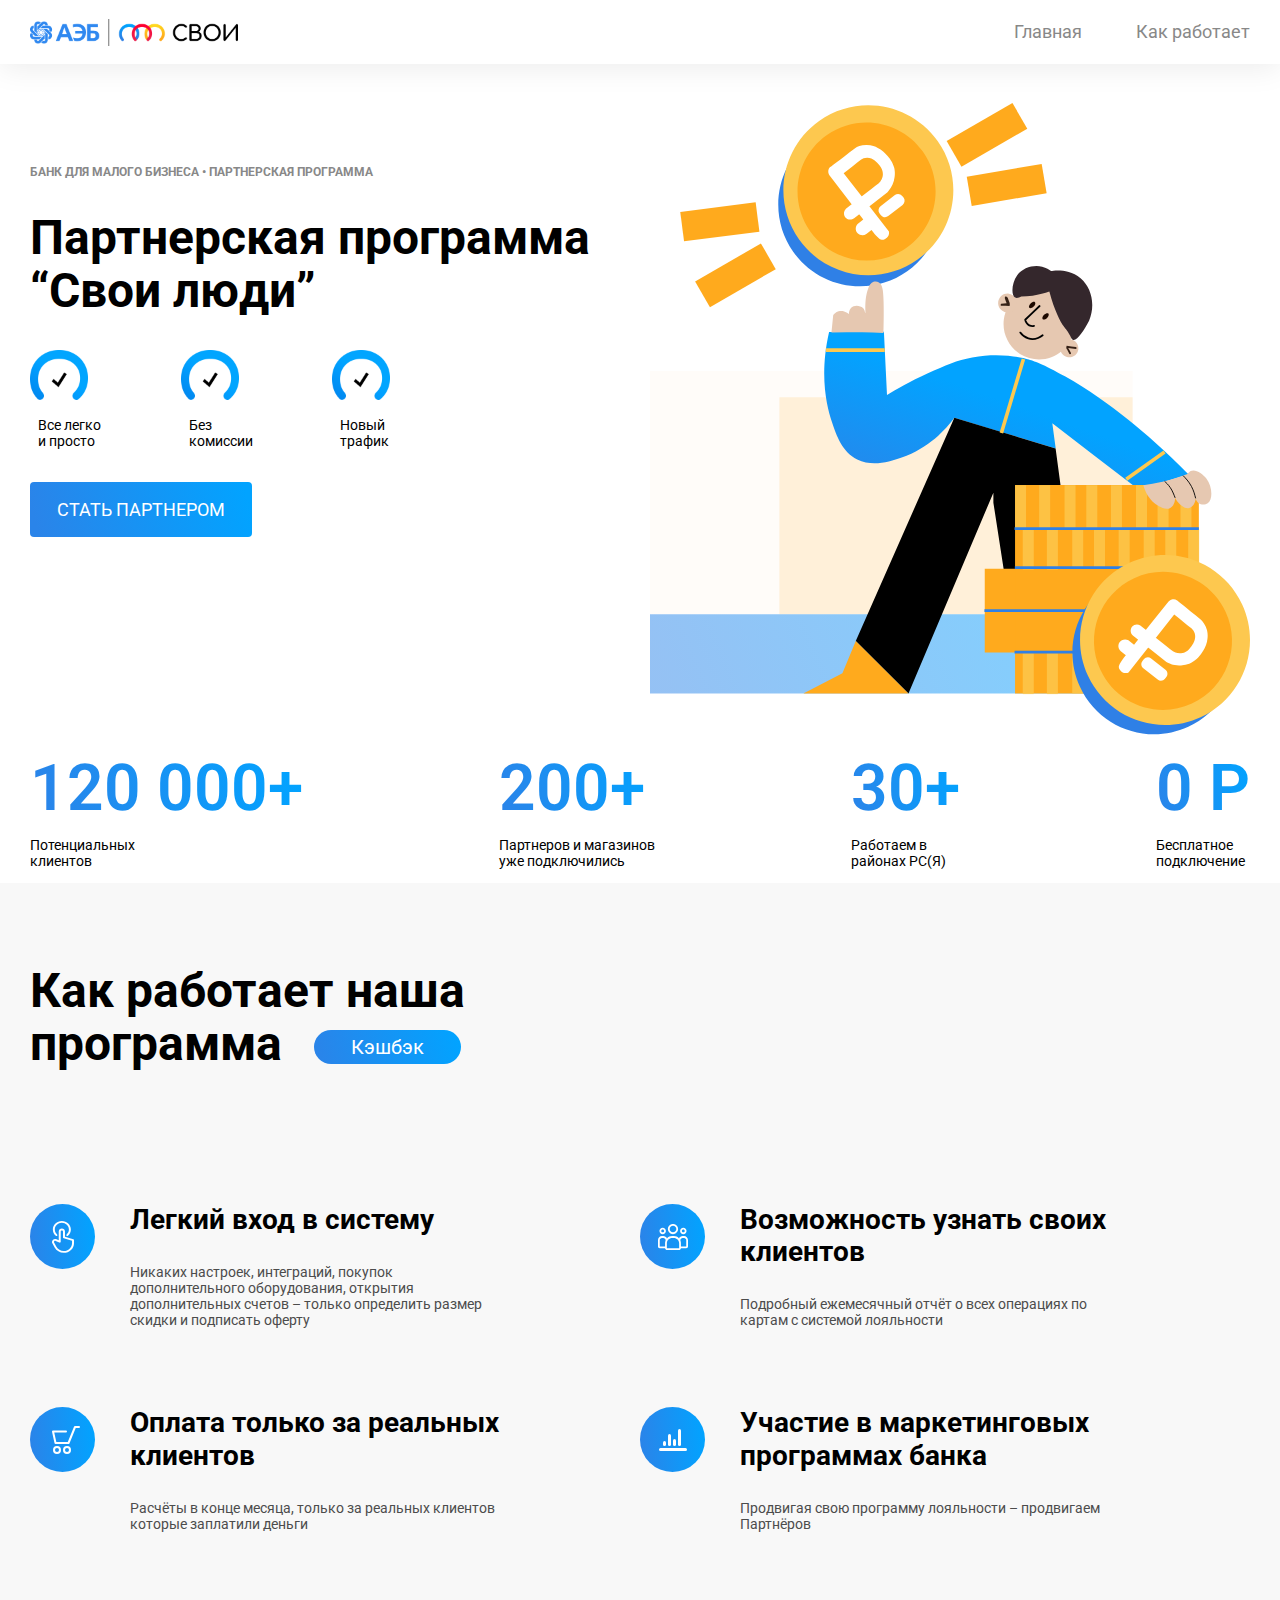
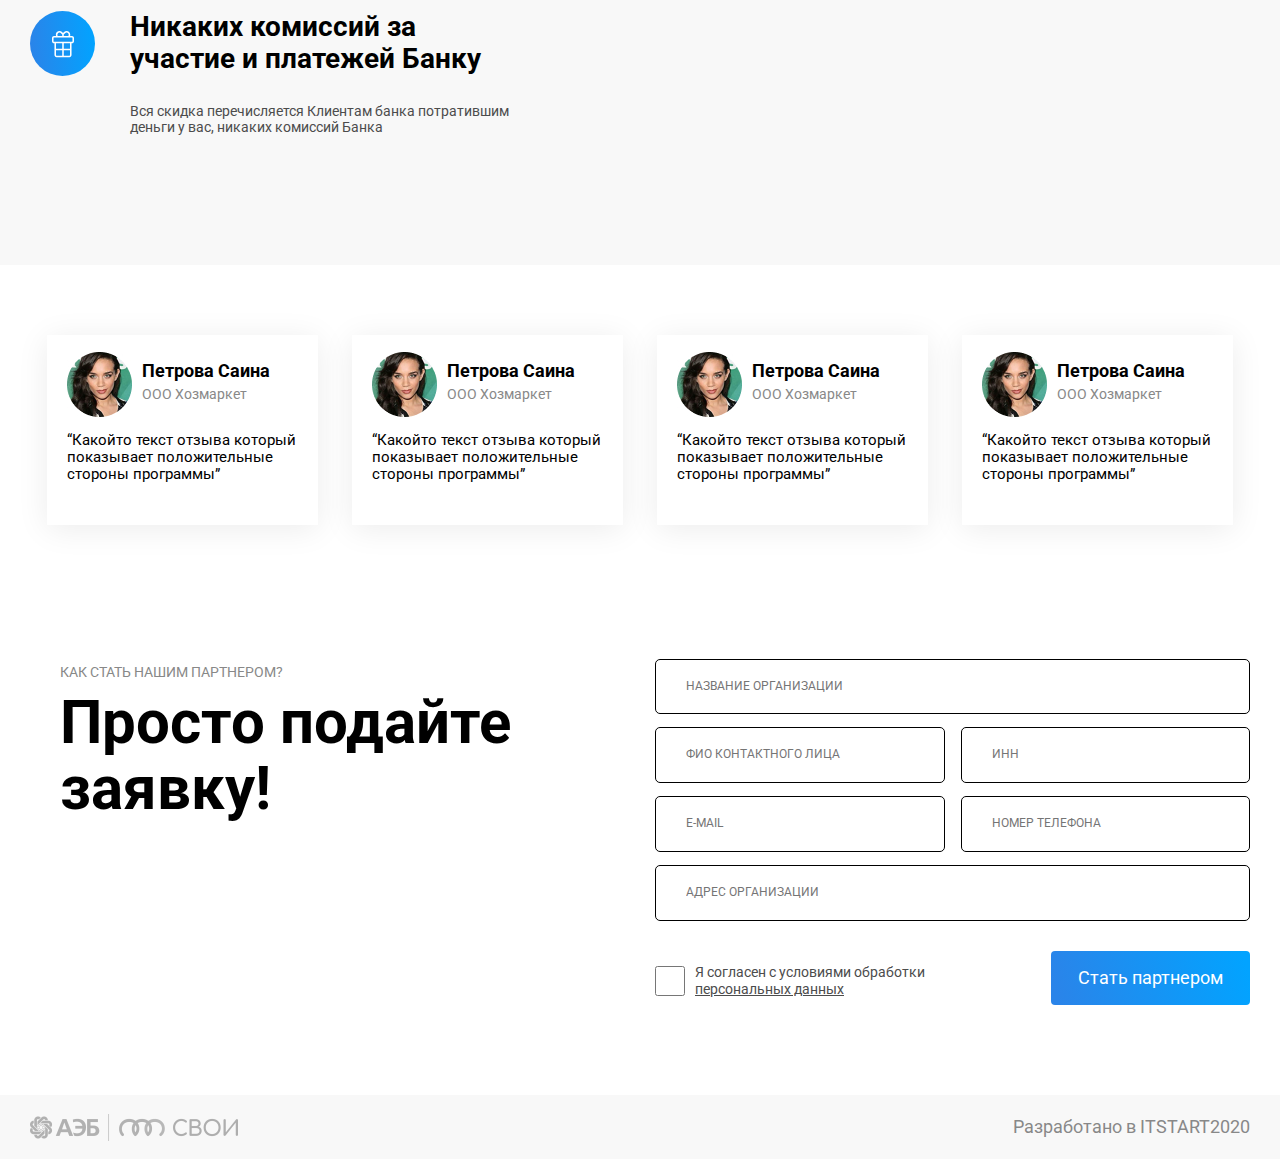
==== commit d06e78ea: "obnova" ====
--- a/index.html
+++ b/index.html
@@ -40,8 +40,8 @@
 					<a href="#be-partner" class="button">СТАТЬ ПАРТНЕРОМ</a>
 					
 				</div>
-				<div class="right" style="background:url(laptev3.jpg); background-size:cover;">
-					
+				<div class="right">
+					<img src="ruble.svg" alt="aeb">
 				</div>
 			</div>
 		</div>
@@ -56,12 +56,12 @@
 					<p>Партнеров и магазинов <br />уже подключились</p>
 				</div>
 				<div class="item">
-					<h1>150</h1>
-					<p>Какая-то <br />статистика</p>
-				</div>
-				<div class="item">
-					<h1>500</h1>
-					<p>Какая-то <br />статистика</p>
+					<h1>30+</h1>
+					<p>Работаем в <br />районах РС(Я)</p>
+				</div>
+				<div class="item">
+					<h1>0 Р</h1>
+					<p>Бесплатное <br />подключение</p>
 				</div>
 			</div>
 		</div>
--- a/style.css
+++ b/style.css
@@ -104,7 +104,15 @@
 		width:50%;
 	}
 	.block-top .right {
-		width:50%; height:500px;
+    	width: 50%;
+    	height: 450px;
+    	position: relative;
+	}
+	.block-top .right img {
+   		position: absolute;
+    	bottom: -131px;
+    	right: 0;
+    	width: 600px;
 	}
 	
 	.block-top h3 {
@@ -205,8 +213,11 @@
 		}
 	}
 	@media screen and (max-width: 800px) {
+		.stats .wrapper .item{
+			margin-bottom: 30px;
+		}
 		.stats {
-			margin-top: 70px;
+			margin-top: 60px;
 		}
 		.stats h1 {
 			font-size: 36px;
@@ -401,7 +412,7 @@
 		.feedback .left h1 {
 			margin-top: 0;
 			font-size: 32px;
-			margin-right: 40%;
+			margin-right: 15%;
 			margin-bottom: 0px;
 		}
 		.feedback form {
@@ -468,7 +479,7 @@
 }
 
 .mnenia .wrapper .item{
-	padding: 0 25px;
+	padding: 0 20px;
 	height: 190px;
 	width: 19%;
 	margin: 0 auto;
@@ -482,11 +493,16 @@
 }
 	.mnenia img {margin-top:17px;}
 	@media screen and (max-width: 800px) {
+		.mnenia .wrapper {
+			display: block;
+		}
+		.mnenia .wrapper .item{
+			width: 90%;
+		}
 		.mnenia p{
 			font-size: 10px;
 		}
 		.mnenia{
-			margin: 0 50px;
 			font-size: 15px;
 		}
 		.mnenia img{
